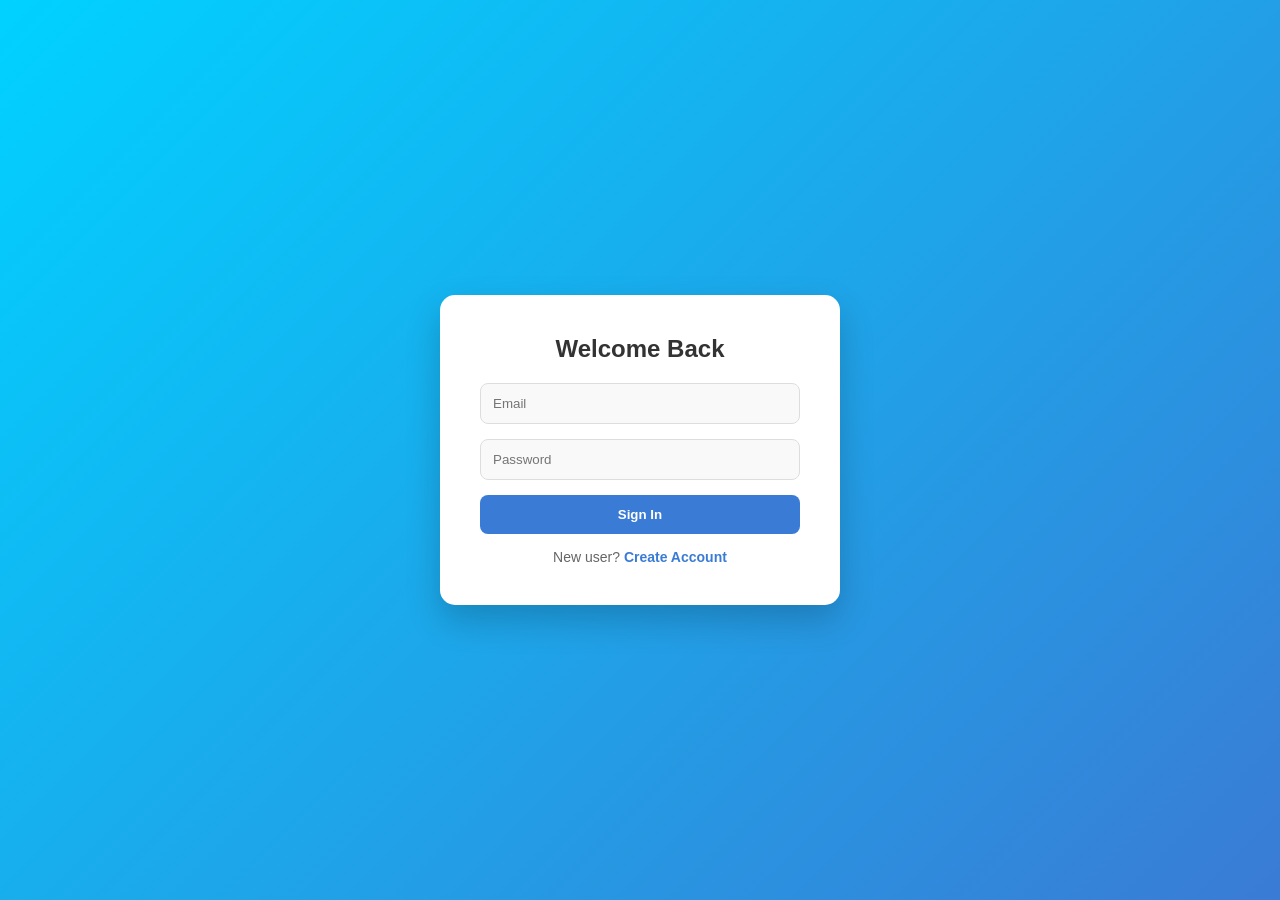
==== index.html @ bd546ce7 "Keep only index.html" ====
<!doctype html>
<html lang="en">
  <head>
    <meta charset="UTF-8" />
    <meta name="viewport" content="width=device-width, initial-scale=1.0" />
    <title>Modern Auth System</title>
    <link rel="stylesheet" href="CSS/style.css" />
  </head>
  <body>
    <div class="auth-container" id="authContainer">
      <!-- Register Side -->
      <div class="form-box register">
        <form id="regForm">
          <h2>Create Account</h2>
          <div class="input-field">
            <input type="text" id="rName" required placeholder="Full Name" />
          </div>
          <div class="input-field">
            <input
              type="email"
              id="rEmail"
              required
              placeholder="Email Address"
            />
          </div>
          <div class="input-field">
            <input type="password" id="rPass" required placeholder="Password" />
          </div>
          <button type="submit" class="btn">Register</button>
          <p>Already have an account? <a href="#" id="showLogin">Login</a></p>
        </form>
      </div>

      <!-- Login Side -->
      <div class="form-box login">
        <form id="logForm">
          <h2>Welcome Back</h2>
          <div class="input-field">
            <input type="email" id="lEmail" required placeholder="Email" />
          </div>
          <div class="input-field">
            <input type="password" id="lPass" required placeholder="Password" />
          </div>
          <button type="submit" class="btn">Sign In</button>
          <p>New user? <a href="#" id="showReg">Create Account</a></p>
        </form>
      </div>
    </div>
    <script src="js/registerlogin.js"></script>
  </body>
</html>
---- CSS/style.css ----
* {
    margin: 0; padding: 0; box-sizing: border-box;
    font-family: 'Segoe UI', Roboto, sans-serif;
}

body {
    display: flex;
    justify-content: center;
    align-items: center;
    min-height: 100vh;
    background: linear-gradient(135deg, #00d2ff 0%, #3a7bd5 100%);
}

.auth-container {
    position: relative;
    width: 400px;
    background: #fff;
    padding: 40px;
    border-radius: 15px;
    box-shadow: 0 15px 35px rgba(0,0,0,0.2);
    overflow: hidden;
}

.form-box {
    transition: 0.5s ease-in-out;
}

h2 {
    text-align: center;
    color: #333;
    margin-bottom: 20px;
}

.input-field {
    margin-bottom: 15px;
}

.input-field input {
    width: 100%;
    padding: 12px;
    border: 1px solid #ddd;
    border-radius: 8px;
    outline: none;
    background: #f9f9f9;
}

.btn {
    width: 100%;
    padding: 12px;
    background: #3a7bd5;
    color: white;
    border: none;
    border-radius: 8px;
    font-weight: bold;
    cursor: pointer;
    transition: 0.3s;
}

.btn:hover { background: #2a5fb1; }

p {
    text-align: center;
    margin-top: 15px;
    font-size: 14px;
    color: #666;
}

a { color: #3a7bd5; text-decoration: none; font-weight: bold; }

/* Toggle Logic */
.register { display: none; }
.active .register { display: block; animation: slideIn 0.4s; }
.active .login { display: none; }

@keyframes slideIn {
    from { opacity: 0; transform: translateX(20px); }
    to { opacity: 1; transform: translateX(0); }
}
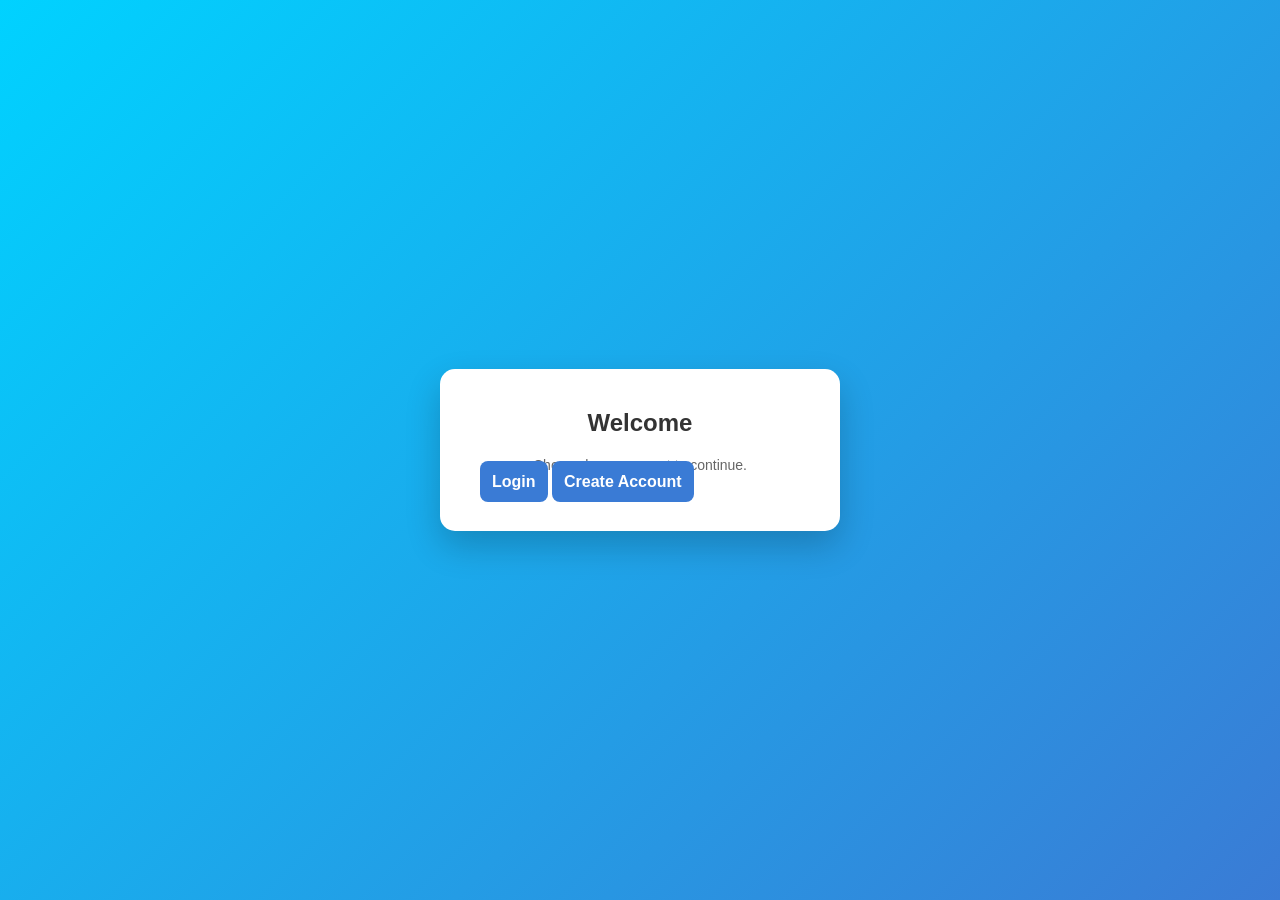
==== commit b9bdc13c: "login  and register page implement" ====
--- a/index.html
+++ b/index.html
@@ -7,45 +7,13 @@
     <link rel="stylesheet" href="CSS/style.css" />
   </head>
   <body>
-    <div class="auth-container" id="authContainer">
-      <!-- Register Side -->
-      <div class="form-box register">
-        <form id="regForm">
-          <h2>Create Account</h2>
-          <div class="input-field">
-            <input type="text" id="rName" required placeholder="Full Name" />
-          </div>
-          <div class="input-field">
-            <input
-              type="email"
-              id="rEmail"
-              required
-              placeholder="Email Address"
-            />
-          </div>
-          <div class="input-field">
-            <input type="password" id="rPass" required placeholder="Password" />
-          </div>
-          <button type="submit" class="btn">Register</button>
-          <p>Already have an account? <a href="#" id="showLogin">Login</a></p>
-        </form>
-      </div>
-
-      <!-- Login Side -->
-      <div class="form-box login">
-        <form id="logForm">
-          <h2>Welcome Back</h2>
-          <div class="input-field">
-            <input type="email" id="lEmail" required placeholder="Email" />
-          </div>
-          <div class="input-field">
-            <input type="password" id="lPass" required placeholder="Password" />
-          </div>
-          <button type="submit" class="btn">Sign In</button>
-          <p>New user? <a href="#" id="showReg">Create Account</a></p>
-        </form>
+    <div class="auth-container">
+      <div class="form-box">
+        <h2>Welcome</h2>
+        <p>Choose how you want to continue.</p>
+        <a href="login.html" class="btn">Login</a>
+        <a href="register.html" class="btn">Create Account</a>
       </div>
     </div>
-    <script src="js/registerlogin.js"></script>
   </body>
 </html>
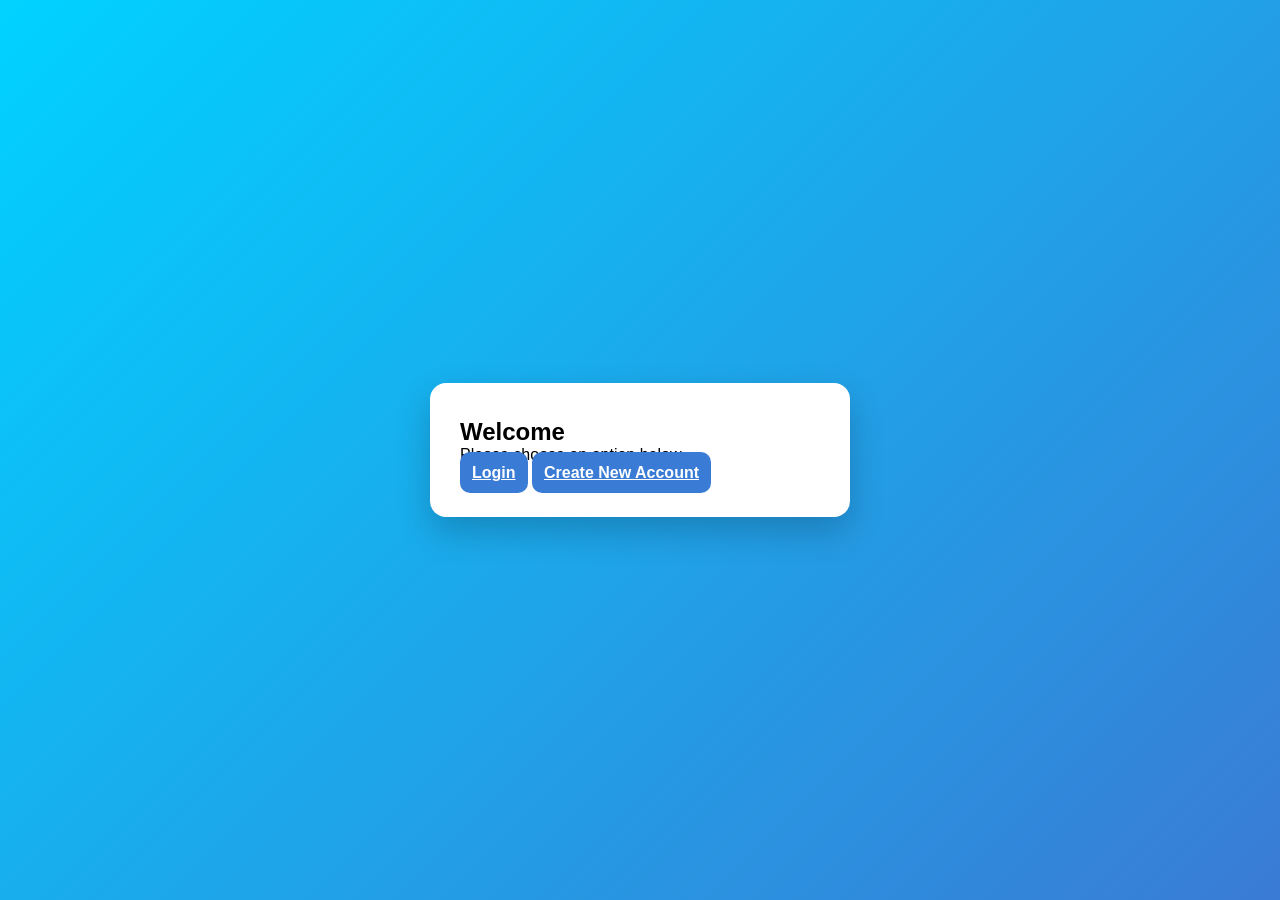
==== commit fe986e38: "Done chnages" ====
--- a/index.html
+++ b/index.html
@@ -3,16 +3,16 @@
   <head>
     <meta charset="UTF-8" />
     <meta name="viewport" content="width=device-width, initial-scale=1.0" />
-    <title>Modern Auth System</title>
+    <title>Auth System</title>
     <link rel="stylesheet" href="CSS/style.css" />
   </head>
   <body>
     <div class="auth-container">
-      <div class="form-box">
+      <div class="form-box home-card">
         <h2>Welcome</h2>
-        <p>Choose how you want to continue.</p>
+        <p>Please choose an option below.</p>
         <a href="login.html" class="btn">Login</a>
-        <a href="register.html" class="btn">Create Account</a>
+        <a href="register.html" class="btn secondary-btn">Create New Account</a>
       </div>
     </div>
   </body>
--- a/CSS/style.css
+++ b/CSS/style.css
@@ -1,78 +1,108 @@
 * {
-    margin: 0; padding: 0; box-sizing: border-box;
-    font-family: 'Segoe UI', Roboto, sans-serif;
+  margin: 0;
+  padding: 0;
+  box-sizing: border-box;
+  font-family: "Segoe UI", Roboto, sans-serif;
 }
 
 body {
-    display: flex;
-    justify-content: center;
-    align-items: center;
-    min-height: 100vh;
-    background: linear-gradient(135deg, #00d2ff 0%, #3a7bd5 100%);
+  display: flex;
+  justify-content: center;
+  align-items: center;
+  min-height: 100vh;
+  background: linear-gradient(135deg, #00d2ff 0%, #3a7bd5 100%);
+  padding: 20px;
 }
 
 .auth-container {
-    position: relative;
-    width: 400px;
-    background: #fff;
-    padding: 40px;
-    border-radius: 15px;
-    box-shadow: 0 15px 35px rgba(0,0,0,0.2);
-    overflow: hidden;
+  width: 100%;
+  max-width: 420px;
 }
 
 .form-box {
-    transition: 0.5s ease-in-out;
+  background: #fff;
+  padding: 35px 30px;
+  border-radius: 16px;
+  box-shadow: 0 15px 35px rgba(0, 0, 0, 0.2);
 }
 
-h2 {
-    text-align: center;
-    color: #333;
-    margin-bottom: 20px;
+.form-header {
+  text-align: center;
+  margin-bottom: 20px;
+}
+
+.form-header h2 {
+  color: #333;
+  margin-bottom: 6px;
+}
+
+.form-header p {
+  color: #666;
+  font-size: 14px;
+}
+
+.auth-form {
+  display: flex;
+  flex-direction: column;
+  gap: 14px;
 }
 
 .input-field {
-    margin-bottom: 15px;
+  display: flex;
+  flex-direction: column;
+  gap: 6px;
+}
+
+.input-field label {
+  font-size: 14px;
+  color: #444;
+  font-weight: 600;
 }
 
 .input-field input {
-    width: 100%;
-    padding: 12px;
-    border: 1px solid #ddd;
-    border-radius: 8px;
-    outline: none;
-    background: #f9f9f9;
+  width: 100%;
+  padding: 12px 14px;
+  border: 1px solid #ddd;
+  border-radius: 10px;
+  outline: none;
+  background: #f9f9f9;
+}
+
+.input-field input:focus {
+  border-color: #3a7bd5;
+  background: #fff;
 }
 
 .btn {
-    width: 100%;
-    padding: 12px;
-    background: #3a7bd5;
-    color: white;
-    border: none;
-    border-radius: 8px;
-    font-weight: bold;
-    cursor: pointer;
-    transition: 0.3s;
+  width: 100%;
+  padding: 12px;
+  background: #3a7bd5;
+  color: white;
+  border: none;
+  border-radius: 10px;
+  font-weight: bold;
+  cursor: pointer;
+  transition: 0.3s;
+  margin-top: 6px;
 }
 
-.btn:hover { background: #2a5fb1; }
-
-p {
-    text-align: center;
-    margin-top: 15px;
-    font-size: 14px;
-    color: #666;
+.btn:hover {
+  background: #2a5fb1;
 }
 
-a { color: #3a7bd5; text-decoration: none; font-weight: bold; }
+.form-links {
+  text-align: center;
+  margin-top: 10px;
+}
 
-/* Toggle Logic */
-.register { display: none; }
-.active .register { display: block; animation: slideIn 0.4s; }
-.active .login { display: none; }
+.form-links p {
+  margin: 6px 0;
+  font-size: 14px;
+  color: #666;
+}
 
-@keyframes slideIn {
-    from { opacity: 0; transform: translateX(20px); }
-    to { opacity: 1; transform: translateX(0); }
-}+.form-links a {
+  color: #3a7bd5;
+  text-decoration: none;
+  font-weight: bold;
+}
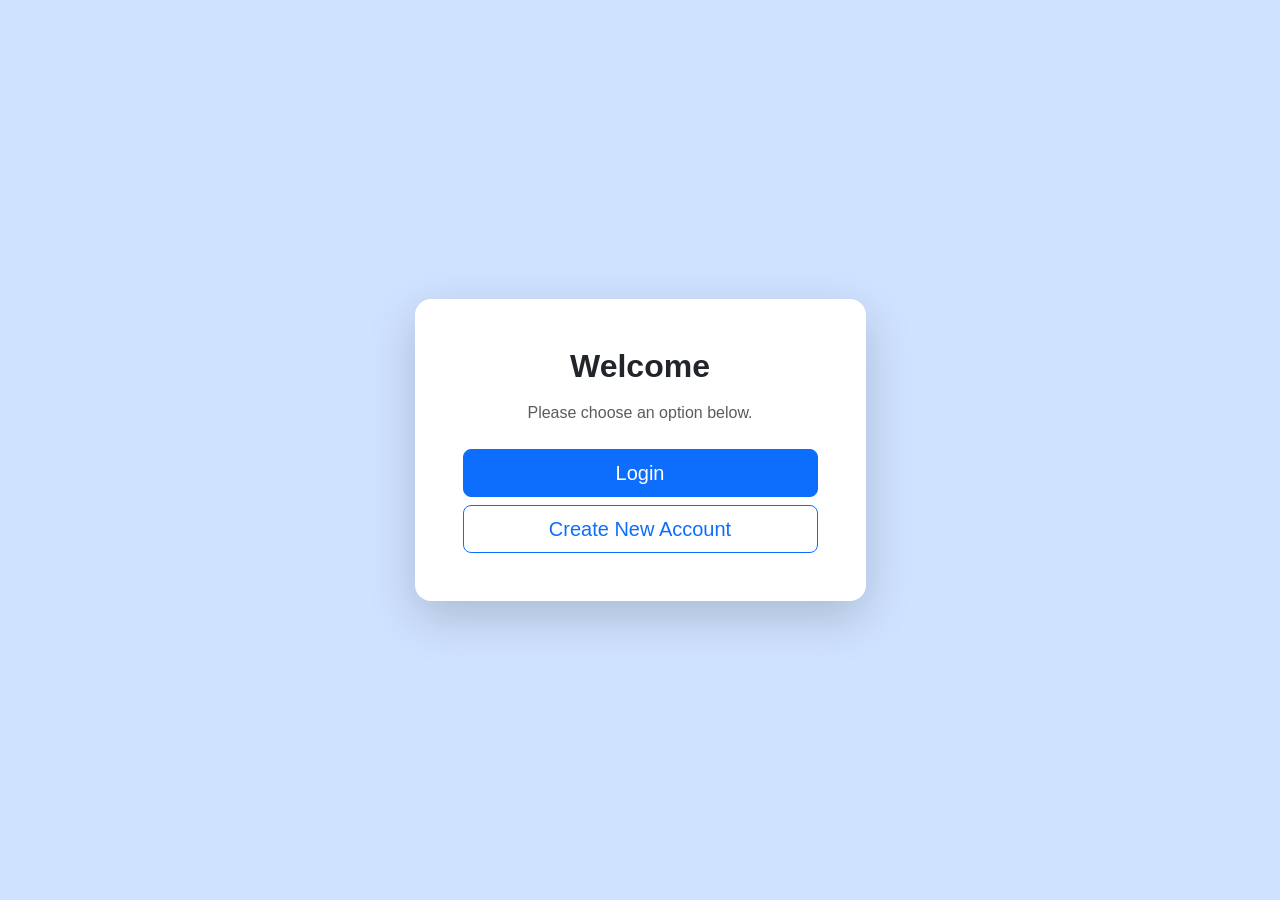
==== commit bd1912ea: "Commit-bootstap" ====
--- a/index.html
+++ b/index.html
@@ -4,15 +4,31 @@
     <meta charset="UTF-8" />
     <meta name="viewport" content="width=device-width, initial-scale=1.0" />
     <title>Auth System</title>
+    <link
+      href="https://cdn.jsdelivr.net/npm/bootstrap@5.3.3/dist/css/bootstrap.min.css"
+      rel="stylesheet"
+    />
     <link rel="stylesheet" href="CSS/style.css" />
   </head>
-  <body>
-    <div class="auth-container">
-      <div class="form-box home-card">
-        <h2>Welcome</h2>
-        <p>Please choose an option below.</p>
-        <a href="login.html" class="btn">Login</a>
-        <a href="register.html" class="btn secondary-btn">Create New Account</a>
+  <body
+    class="bg-primary-subtle min-vh-100 d-flex align-items-center justify-content-center p-3"
+  >
+    <div class="container">
+      <div class="row justify-content-center">
+        <div class="col-12 col-md-6 col-lg-5">
+          <div class="card shadow-lg border-0 rounded-4">
+            <div class="card-body p-4 p-md-5 text-center">
+              <h2 class="fw-bold mb-3">Welcome</h2>
+              <p class="text-muted mb-4">Please choose an option below.</p>
+              <div class="d-grid gap-2">
+                <a href="login.html" class="btn btn-primary btn-lg">Login</a>
+                <a href="register.html" class="btn btn-outline-primary btn-lg"
+                  >Create New Account</a
+                >
+              </div>
+            </div>
+          </div>
+        </div>
       </div>
     </div>
   </body>
--- a/CSS/style.css
+++ b/CSS/style.css
@@ -6,103 +6,9 @@
 }
 
 body {
-  display: flex;
-  justify-content: center;
-  align-items: center;
   min-height: 100vh;
-  background: linear-gradient(135deg, #00d2ff 0%, #3a7bd5 100%);
-  padding: 20px;
 }
 
-.auth-container {
-  width: 100%;
-  max-width: 420px;
+a {
+  text-decoration: none;
 }
-
-.form-box {
-  background: #fff;
-  padding: 35px 30px;
-  border-radius: 16px;
-  box-shadow: 0 15px 35px rgba(0, 0, 0, 0.2);
-}
-
-.form-header {
-  text-align: center;
-  margin-bottom: 20px;
-}
-
-.form-header h2 {
-  color: #333;
-  margin-bottom: 6px;
-}
-
-.form-header p {
-  color: #666;
-  font-size: 14px;
-}
-
-.auth-form {
-  display: flex;
-  flex-direction: column;
-  gap: 14px;
-}
-
-.input-field {
-  display: flex;
-  flex-direction: column;
-  gap: 6px;
-}
-
-.input-field label {
-  font-size: 14px;
-  color: #444;
-  font-weight: 600;
-}
-
-.input-field input {
-  width: 100%;
-  padding: 12px 14px;
-  border: 1px solid #ddd;
-  border-radius: 10px;
-  outline: none;
-  background: #f9f9f9;
-}
-
-.input-field input:focus {
-  border-color: #3a7bd5;
-  background: #fff;
-}
-
-.btn {
-  width: 100%;
-  padding: 12px;
-  background: #3a7bd5;
-  color: white;
-  border: none;
-  border-radius: 10px;
-  font-weight: bold;
-  cursor: pointer;
-  transition: 0.3s;
-  margin-top: 6px;
-}
-
-.btn:hover {
-  background: #2a5fb1;
-}
-
-.form-links {
-  text-align: center;
-  margin-top: 10px;
-}
-
-.form-links p {
-  margin: 6px 0;
-  font-size: 14px;
-  color: #666;
-}
-
-.form-links a {
-  color: #3a7bd5;
-  text-decoration: none;
-  font-weight: bold;
-}
